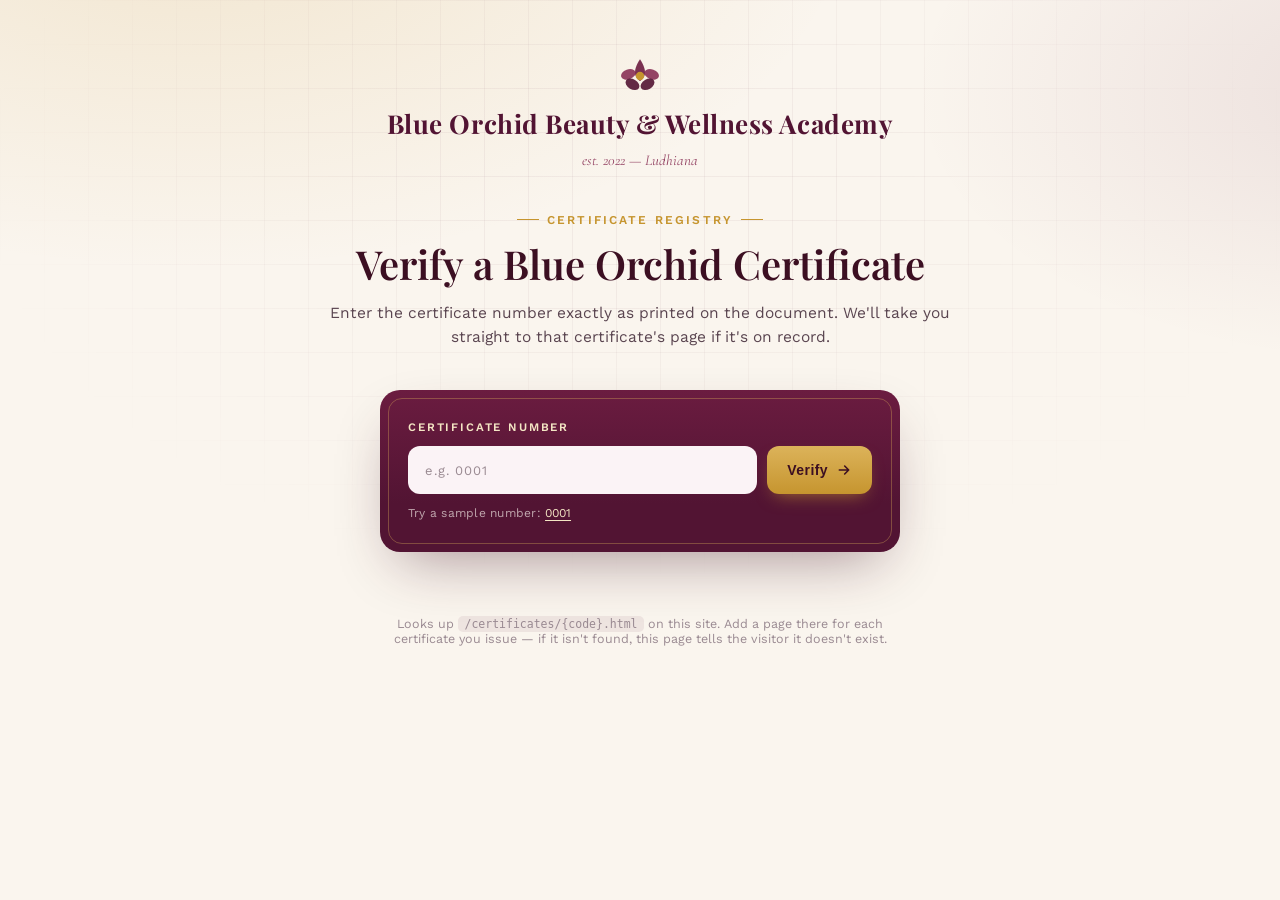
==== certificates.html @ bcffc71f "Create certificates.html" ====
<!DOCTYPE html>
<html lang="en">
<head>
<meta charset="UTF-8">
<meta name="viewport" content="width=device-width, initial-scale=1.0">
<title>Certificate Verification | Blue Orchid Beauty & Wellness Academy</title>
<link rel="preconnect" href="https://fonts.googleapis.com">
<link href="https://fonts.googleapis.com/css2?family=Playfair+Display:wght@500;600;700;800&family=Cormorant+Garamond:ital@0;1&family=Work+Sans:wght@400;500;600;700&display=swap" rel="stylesheet">
<style>
  :root{
    --wine-950:#3c0f22;
    --wine-900:#521433;
    --wine-800:#6b1c40;
    --wine-700:#83254c;
    --wine-050:#fbf3f6;
    --gold-500:#c6952f;
    --gold-400:#dcb35a;
    --gold-100:#f4e6c4;
    --cream:#faf5ee;
    --ink:#26141b;
    --shadow: 0 24px 60px -20px rgba(60,15,34,0.45);
  }
  *{box-sizing:border-box;}
  body{margin:0;padding:0;}
  html,body{
    background: var(--cream);
    font-family:'Work Sans', sans-serif;
    color: var(--ink);
  }

  .stage{
    min-height:100vh;
    position:relative;
    padding: 56px 20px 80px;
    display:flex;
    flex-direction:column;
    align-items:center;
    background:
      radial-gradient(1100px 600px at 15% -10%, rgba(198,149,47,0.16), transparent 60%),
      radial-gradient(900px 500px at 110% 10%, rgba(107,28,64,0.10), transparent 55%),
      var(--cream);
    overflow:hidden;
  }
  .stage::before{
    content:"";
    position:absolute; inset:0;
    background-image:
      linear-gradient(rgba(82,20,51,0.05) 1px, transparent 1px),
      linear-gradient(90deg, rgba(82,20,51,0.05) 1px, transparent 1px);
    background-size: 44px 44px;
    mask-image: radial-gradient(70% 60% at 50% 20%, black 20%, transparent 75%);
    pointer-events:none;
  }

  .brand{
    position:relative;
    display:flex;
    flex-direction:column;
    align-items:center;
    gap:10px;
    margin-bottom:36px;
    text-align:center;
  }
  .brand-orchid{ width:40px; height:40px; }
  .brand-name{
    font-family:'Playfair Display', serif;
    font-weight:700;
    letter-spacing:.02em;
    font-size: clamp(20px, 3vw, 26px);
    color: var(--wine-900);
  }
  .brand-tag{
    font-family:'Cormorant Garamond', serif;
    font-style:italic;
    font-size:15px;
    color: var(--wine-700);
    opacity:.85;
  }

  .headline{
    position:relative;
    text-align:center;
    max-width:640px;
    margin-bottom:40px;
  }
  .eyebrow{
    display:inline-flex;
    align-items:center;
    gap:8px;
    font-size:12px;
    letter-spacing:.18em;
    text-transform:uppercase;
    color: var(--gold-500);
    font-weight:600;
    margin-bottom:14px;
  }
  .eyebrow::before, .eyebrow::after{
    content:"";
    width:22px; height:1px;
    background: var(--gold-500);
  }
  h1{
    font-family:'Playfair Display', serif;
    font-weight:600;
    font-size: clamp(28px, 4vw, 40px);
    line-height:1.15;
    margin:0 0 14px;
    color: var(--wine-950);
  }
  .headline p{
    font-size:15.5px;
    line-height:1.6;
    color:#5a4550;
    margin:0;
  }

  .search-card{
    position:relative;
    width:100%;
    max-width:520px;
    background: linear-gradient(180deg, var(--wine-800), var(--wine-900) 70%);
    border-radius: 20px;
    padding: 30px 28px 32px;
    box-shadow: var(--shadow);
    margin-bottom: 24px;
  }
  .search-card::after{
    content:"";
    position:absolute; inset:8px;
    border:1px solid rgba(220,179,90,0.35);
    border-radius:14px;
    pointer-events:none;
  }
  .search-label{
    color: var(--gold-100);
    font-size:11.5px;
    letter-spacing:.16em;
    text-transform:uppercase;
    font-weight:600;
    margin-bottom:12px;
    display:block;
  }
  .search-row{
    display:flex;
    gap:10px;
  }
  .cert-input{
    flex:1;
    min-width:0;
    padding: 14px 16px;
    border-radius:12px;
    border: 1px solid transparent;
    background: var(--wine-050);
    color: var(--ink);
    font-family:'Work Sans', sans-serif;
    font-size:15px;
    letter-spacing:.02em;
    outline:none;
    transition: box-shadow .2s ease;
  }
  .cert-input::placeholder{ color:#9a8a92; letter-spacing:.08em; font-size:13px;}
  .cert-input:focus{ box-shadow: 0 0 0 3px rgba(220,179,90,0.55); }
  .verify-btn{
    display:flex;
    align-items:center;
    gap:8px;
    padding: 14px 20px;
    border-radius:12px;
    border:none;
    background: linear-gradient(180deg, var(--gold-400), var(--gold-500));
    color: var(--wine-950);
    font-weight:700;
    font-size:14px;
    letter-spacing:.03em;
    cursor:pointer;
    white-space:nowrap;
    transition: transform .15s ease, filter .15s ease;
    box-shadow: 0 8px 18px -8px rgba(198,149,47,0.7);
  }
  .verify-btn:hover{ transform: translateY(-1px); filter:brightness(1.04); }
  .verify-btn:active{ transform: translateY(0); }
  .verify-btn:disabled{ opacity:.65; cursor:default; transform:none; }
  .verify-btn svg{ width:16px; height:16px; }
  .verify-btn .spinner{
    width:16px; height:16px;
    border-radius:50%;
    border: 2px solid rgba(60,15,34,0.35);
    border-top-color: var(--wine-950);
    animation: spin .7s linear infinite;
    display:none;
  }
  .verify-btn.loading .spinner{ display:inline-block; }
  .verify-btn.loading .arrow{ display:none; }
  @keyframes spin{ to{ transform: rotate(360deg); } }

  .hint{
    margin-top:12px;
    font-size:12px;
    color: rgba(250,245,238,0.65);
    letter-spacing:.02em;
  }
  .hint button{
    background:none;border:none;padding:0;
    color: var(--gold-100);
    text-decoration: underline;
    text-underline-offset:3px;
    cursor:pointer;
    font-size:12px;
    font-family: inherit;
  }

  .status-card{
    width:100%;
    max-width:520px;
    display:none;
    align-items:flex-start;
    gap:12px;
    padding: 16px 18px;
    border-radius:14px;
    font-size:14px;
    line-height:1.5;
  }
  .status-card.show{ display:flex; animation: rise .35s ease both; }
  @keyframes rise{ from{ opacity:0; transform: translateY(8px);} to{opacity:1; transform:none;} }
  .status-card.error{
    background:#fbe7e7;
    color:#8a2222;
    border: 1px solid rgba(154,47,69,0.25);
  }
  .status-card.info{
    background: var(--gold-100);
    color: var(--wine-900);
    border: 1px solid rgba(198,149,47,0.3);
  }
  .status-card svg{ width:20px; height:20px; flex-shrink:0; margin-top:1px; }
  .status-card strong{ display:block; margin-bottom:2px; font-family:'Playfair Display', serif; font-size:15px; }

  footer{
    margin-top: 40px;
    font-size:12.5px;
    color:#9a8a92;
    text-align:center;
    max-width:520px;
  }
  footer code{
    background: rgba(107,28,64,0.08);
    padding: 1px 6px;
    border-radius: 5px;
    font-size:11.5px;
  }

  @media (max-width: 520px){
    .search-row{ flex-direction:column; }
  }
</style>
</head>
<body>

<div class="stage">

  <div class="brand">
    <svg class="brand-orchid" viewBox="0 0 48 48" fill="none">
      <path d="M24 4C24 4 30 12 30 20C30 26 24 30 24 30C24 30 18 26 18 20C18 12 24 4 24 4Z" fill="#6b1c40" opacity="0.9"/>
      <ellipse cx="10" cy="22" rx="9" ry="6" fill="#83254c" opacity="0.85" transform="rotate(-20 10 22)"/>
      <ellipse cx="38" cy="22" rx="9" ry="6" fill="#83254c" opacity="0.85" transform="rotate(20 38 22)"/>
      <ellipse cx="15" cy="34" rx="9" ry="6" fill="#521433" opacity="0.9" transform="rotate(30 15 34)"/>
      <ellipse cx="33" cy="34" rx="9" ry="6" fill="#521433" opacity="0.9" transform="rotate(-30 33 34)"/>
      <circle cx="24" cy="24" r="5" fill="#c6952f"/>
    </svg>
    <div class="brand-name">Blue Orchid Beauty &amp; Wellness Academy</div>
    <div class="brand-tag">est. 2022 &mdash; Ludhiana</div>
  </div>

  <div class="headline">
    <span class="eyebrow">Certificate Registry</span>
    <h1>Verify a Blue Orchid Certificate</h1>
    <p>Enter the certificate number exactly as printed on the document. We'll take you straight to that certificate's page if it's on record.</p>
  </div>

  <div class="search-card">
    <label class="search-label" for="certInput">Certificate Number</label>
    <div class="search-row">
      <input id="certInput" class="cert-input" type="text" placeholder="e.g. 0001" autocomplete="off" />
      <button class="verify-btn" id="verifyBtn">
        <span class="btn-text">Verify</span>
        <span class="spinner"></span>
        <svg class="arrow" viewBox="0 0 24 24" fill="none" stroke="currentColor" stroke-width="2.4" stroke-linecap="round" stroke-linejoin="round"><path d="M5 12h14M13 6l6 6-6 6"/></svg>
      </button>
    </div>
    <div class="hint">Try a sample number: <button type="button" id="sampleBtn">0001</button></div>
  </div>

  <div class="status-card" id="statusCard">
    <svg id="statusIcon" viewBox="0 0 24 24" fill="none" stroke="currentColor" stroke-width="2.2" stroke-linecap="round" stroke-linejoin="round"></svg>
    <div>
      <strong id="statusTitle"></strong>
      <span id="statusBody"></span>
    </div>
  </div>

  <footer>
    Looks up <code>/certificates/{code}.html</code> on this site. Add a page there for each certificate you issue &mdash; if it isn't found, this page tells the visitor it doesn't exist.
  </footer>
</div>

<script>
  const CERT_FOLDER = 'certificates'; // -> /certificates/{code}.html

  const input = document.getElementById('certInput');
  const btn = document.getElementById('verifyBtn');
  const sampleBtn = document.getElementById('sampleBtn');
  const statusCard = document.getElementById('statusCard');
  const statusTitle = document.getElementById('statusTitle');
  const statusBody = document.getElementById('statusBody');
  const statusIcon = document.getElementById('statusIcon');

  const ICONS = {
    error: '<path d="M12 9v4M12 17h.01M10.3 3.9L2.9 17a2 2 0 0 0 1.7 3h14.8a2 2 0 0 0 1.7-3L13.7 3.9a2 2 0 0 0-3.4 0Z"/>',
    info: '<circle cx="12" cy="12" r="10"/><path d="M12 16v-4M12 8h.01"/>'
  };

  function showStatus(type, title, body){
    statusCard.className = 'status-card show ' + type;
    statusIcon.innerHTML = ICONS[type];
    statusTitle.textContent = title;
    statusBody.textContent = body;
  }

  function hideStatus(){
    statusCard.className = 'status-card';
  }

  function setLoading(isLoading){
    btn.classList.toggle('loading', isLoading);
    btn.disabled = isLoading;
  }

  async function verify(){
    const raw = input.value.trim();
    hideStatus();

    if(!raw){
      showStatus('error', 'Enter a certificate number', 'Please type the certificate number before verifying.');
      return;
    }

    // Keep it URL-safe but don't force casing, in case codes are mixed-case.
    const code = encodeURIComponent(raw);
    const url = `${CERT_FOLDER}/${code}.html`;

    setLoading(true);
    try{
      const res = await fetch(url, { method: 'GET', cache: 'no-store' });
      if(res.ok){
        window.location.href = url;
        return;
      }
      showStatus('error', 'Certificate not found', `No certificate on record for "${raw}". Double-check the number and try again.`);
    } catch (err) {
      showStatus('error', 'Couldn\u2019t check that certificate', 'Something went wrong reaching the certificate page. Please try again in a moment.');
    } finally {
      setLoading(false);
    }
  }

  btn.addEventListener('click', verify);
  input.addEventListener('keydown', e => { if(e.key === 'Enter') verify(); });
  sampleBtn.addEventListener('click', () => { input.value = '0001'; verify(); });
</script>

</body>
</html>
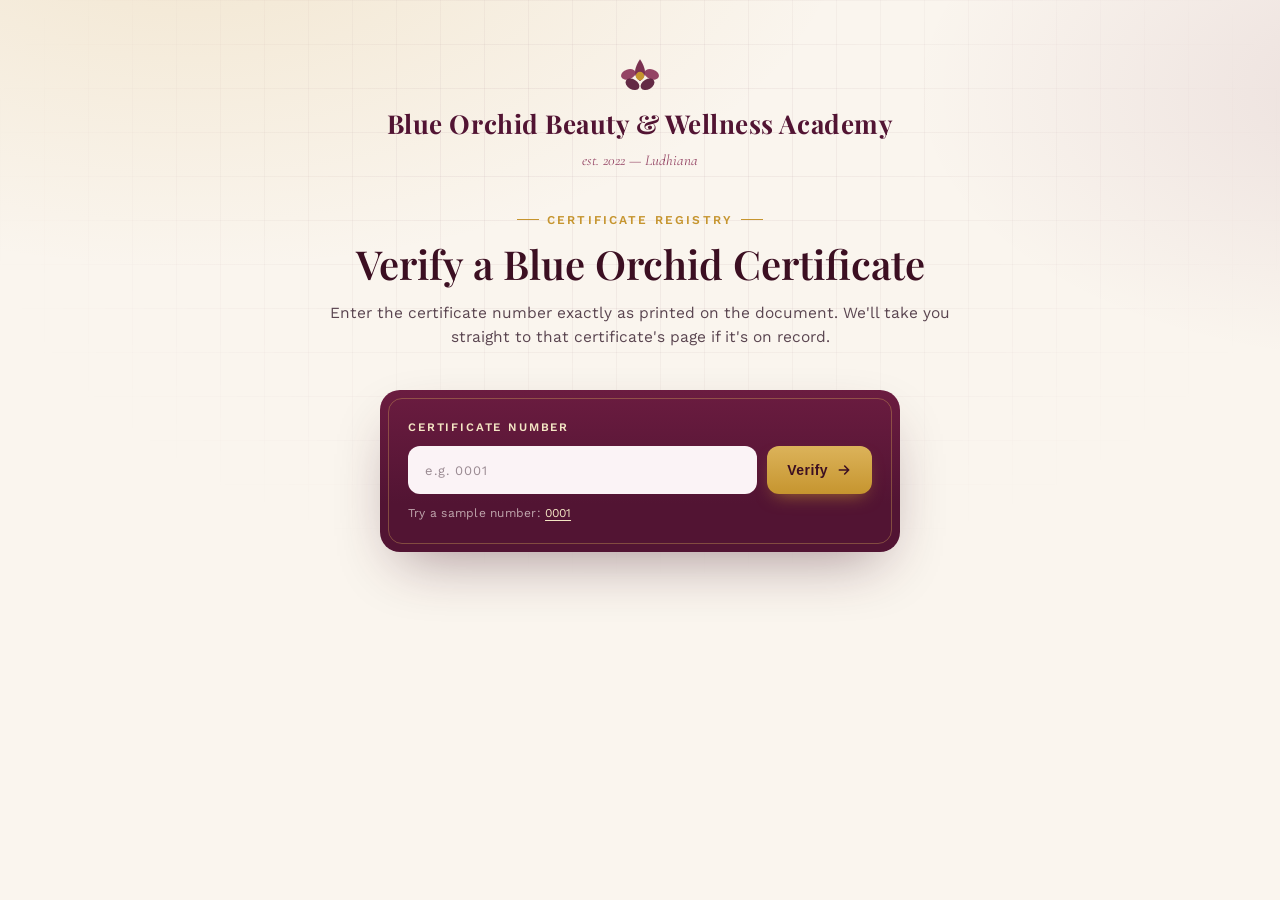
==== commit bac0c8da: "Update certificates.html" ====
--- a/certificates.html
+++ b/certificates.html
@@ -298,9 +298,7 @@
     </div>
   </div>
 
-  <footer>
-    Looks up <code>/certificates/{code}.html</code> on this site. Add a page there for each certificate you issue &mdash; if it isn't found, this page tells the visitor it doesn't exist.
-  </footer>
+
 </div>
 
 <script>
